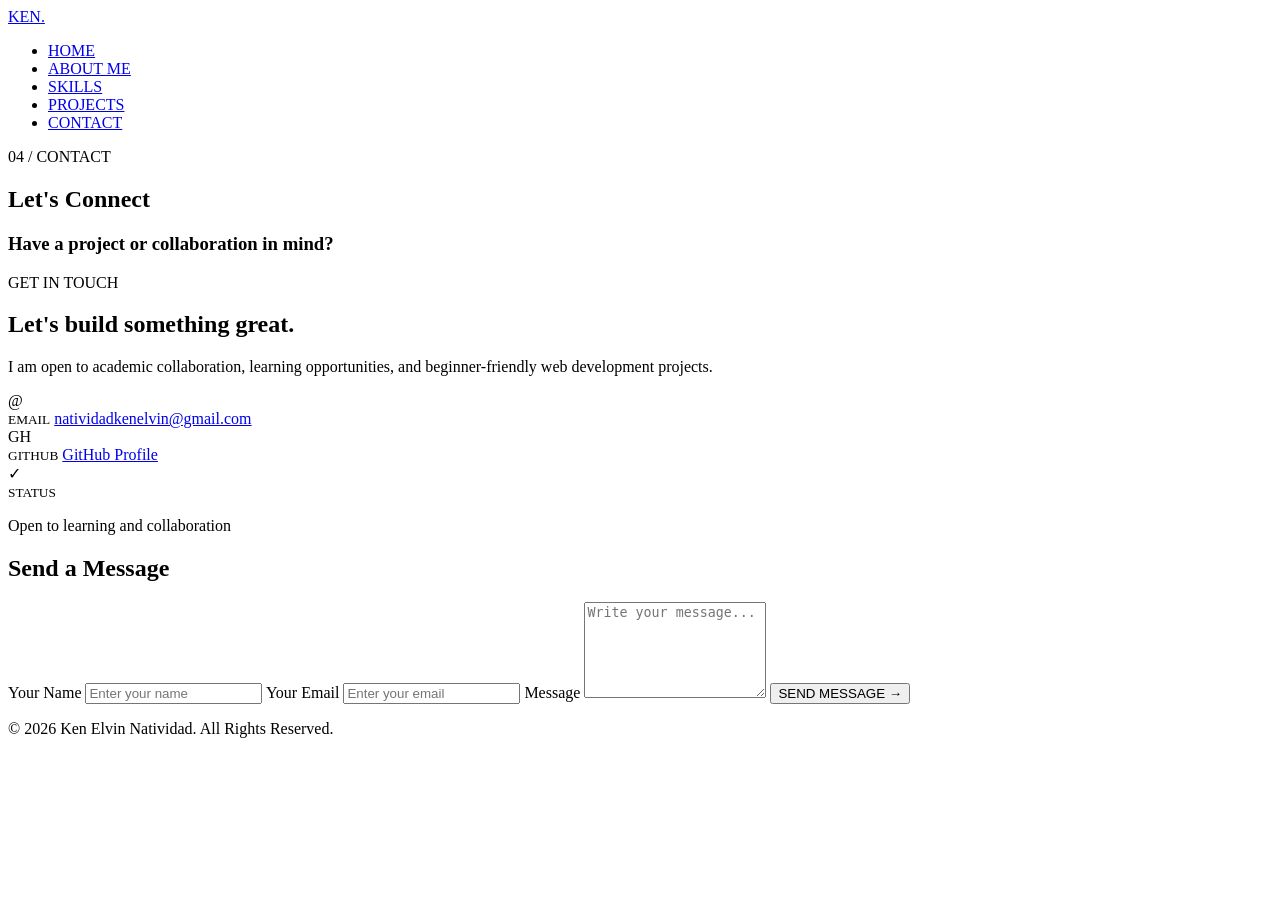
==== contact.html @ c385e826 "Add files via upload" ====
<!DOCTYPE html>
<html lang="en">
<head>
    <meta charset="UTF-8">
    <meta name="viewport" content="width=device-width, initial-scale=1.0">
    <title>Contact | Ken Elvin Natividad</title>
    <link rel="stylesheet" href="style.css">
</head>

<body>

<header>
    <nav>
        <a href="index.html" class="logo">KEN<span>.</span></a>

        <ul>
            <li><a href="index.html">HOME</a></li>
            <li><a href="about.html">ABOUT ME</a></li>
            <li><a href="skills.html">SKILLS</a></li>
            <li><a href="projects.html">PROJECTS</a></li>
            <li><a class="active" href="contact.html">CONTACT</a></li>
        </ul>
    </nav>
</header>

<main>

<section class="page-title">
    <p>04 / CONTACT</p>
    <h1>Let's <span>Connect</span></h1>
    <h3>Have a project or collaboration in mind?</h3>
</section>

<section class="contact-container">

    <div class="contact-info">

        <p class="welcome">GET IN TOUCH</p>

        <h2>
            Let's build something
            <span>great.</span>
        </h2>

        <p>
            I am open to academic collaboration, learning opportunities,
            and beginner-friendly web development projects.
        </p>

        <div class="contact-item">
            <div class="contact-icon">@</div>

            <div>
                <small>EMAIL</small>
                <a href="mailto:natividadkenelvin@gmail.com">
                    natividadkenelvin@gmail.com
                </a>
            </div>
        </div>

        <div class="contact-item">
            <div class="contact-icon">GH</div>

            <div>
                <small>GITHUB</small>
                <a href="https://github.com/"
                   target="_blank">
                    GitHub Profile
                </a>
            </div>
        </div>

        <div class="contact-item">
            <div class="contact-icon">✓</div>

            <div>
                <small>STATUS</small>
                <p>Open to learning and collaboration</p>
            </div>
        </div>

    </div>


    <form class="contact-form">

        <h2>Send a Message</h2>

        <label for="name">Your Name</label>
        <input
            type="text"
            id="name"
            placeholder="Enter your name"
            required
        >

        <label for="email">Your Email</label>
        <input
            type="email"
            id="email"
            placeholder="Enter your email"
            required
        >

        <label for="message">Message</label>
        <textarea
            id="message"
            rows="6"
            placeholder="Write your message..."
            required
        ></textarea>

        <button type="submit">
            SEND MESSAGE →
        </button>

    </form>

</section>

</main>

<footer>
    <p>© 2026 Ken Elvin Natividad. All Rights Reserved.</p>
</footer>

</body>
</html>
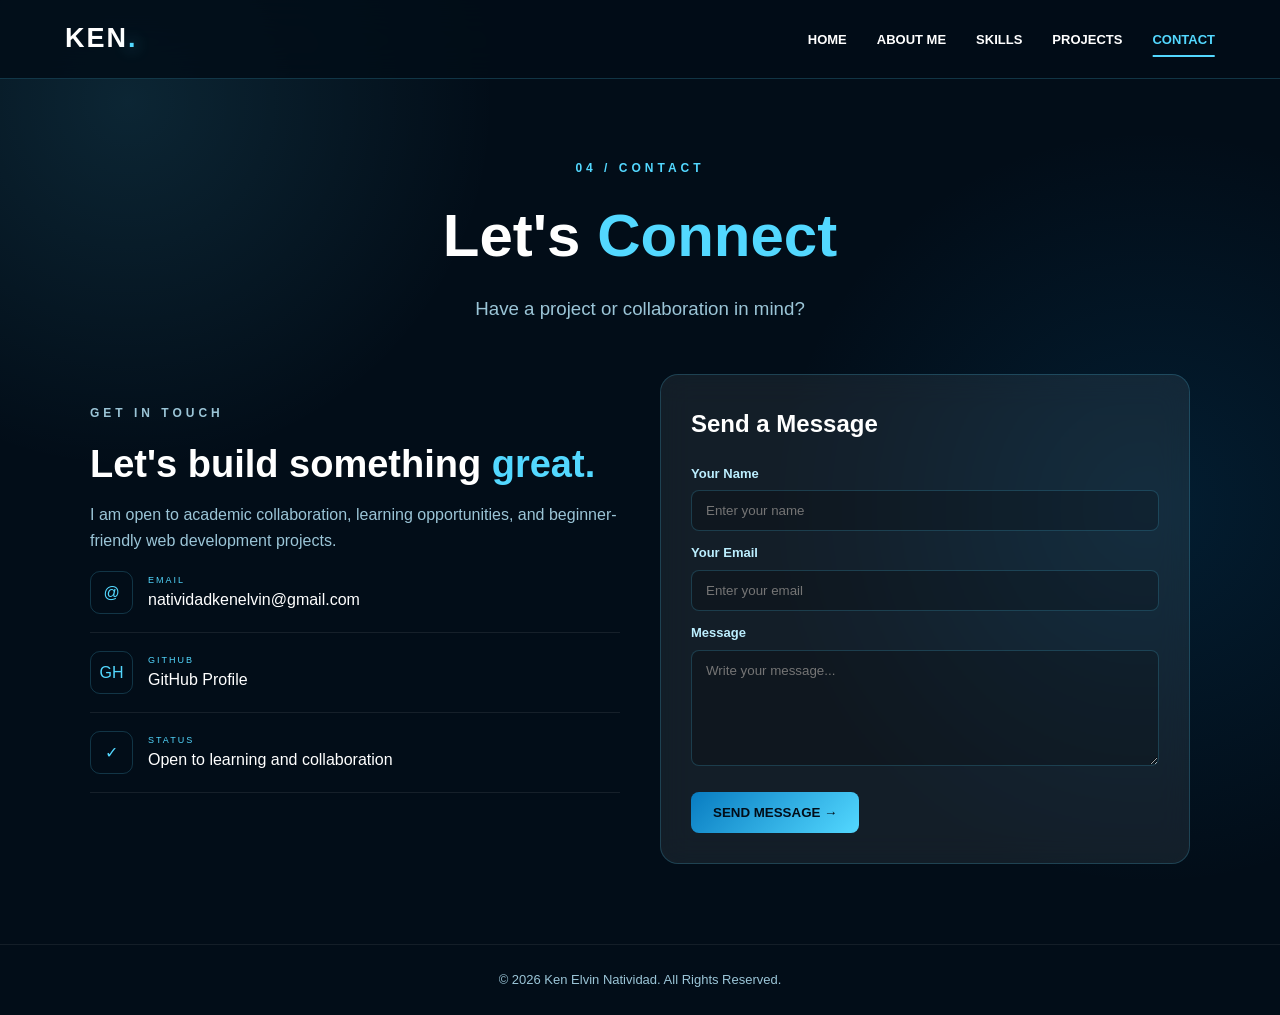
==== commit dc84b202: "Update contact.html" ====
--- a/contact.html
+++ b/contact.html
@@ -4,7 +4,7 @@
     <meta charset="UTF-8">
     <meta name="viewport" content="width=device-width, initial-scale=1.0">
     <title>Contact | Ken Elvin Natividad</title>
-    <link rel="stylesheet" href="style.css">
+    <link rel="stylesheet" href="css/style.css">
 </head>
 
 <body>
@@ -125,4 +125,4 @@
 </footer>
 
 </body>
-</html>+</html>
--- a/css/style.css
+++ b/css/style.css
@@ -0,0 +1,1113 @@
+:root {
+    --dark: #020d18;
+    --dark-blue: #062a4d;
+    --blue: #087cc1;
+    --sky: #53d8ff;
+    --light: #bcefff;
+    --white: #ffffff;
+    --gray: #9bc5d7;
+    --glass: rgba(255,255,255,0.07);
+    --border: rgba(83,216,255,0.20);
+}
+
+* {
+    margin: 0;
+    padding: 0;
+    box-sizing: border-box;
+}
+
+html {
+    scroll-behavior: smooth;
+}
+
+body {
+    font-family: Arial, Helvetica, sans-serif;
+    background:
+        radial-gradient(
+            circle at 10% 10%,
+            rgba(83,216,255,.12),
+            transparent 25%
+        ),
+        radial-gradient(
+            circle at 90% 50%,
+            rgba(8,124,193,.15),
+            transparent 30%
+        ),
+        var(--dark);
+
+    color: var(--white);
+    line-height: 1.6;
+    min-height: 100vh;
+}
+
+/* NAVIGATION */
+
+header {
+    position: sticky;
+    top: 0;
+    z-index: 1000;
+
+    background: rgba(2,13,24,.85);
+    backdrop-filter: blur(18px);
+
+    border-bottom: 1px solid var(--border);
+}
+
+nav {
+    width: 90%;
+    max-width: 1150px;
+    min-height: 78px;
+
+    margin: auto;
+
+    display: flex;
+    justify-content: space-between;
+    align-items: center;
+}
+
+.logo {
+    color: white;
+    text-decoration: none;
+
+    font-size: 27px;
+    font-weight: 900;
+    letter-spacing: 2px;
+}
+
+.logo span {
+    color: var(--sky);
+    text-shadow: 0 0 15px var(--sky);
+}
+
+nav ul {
+    list-style: none;
+
+    display: flex;
+    gap: 30px;
+}
+
+nav ul li a {
+    position: relative;
+
+    color: white;
+    text-decoration: none;
+
+    font-size: 13px;
+    font-weight: bold;
+
+    padding: 10px 0;
+
+    transition: .3s;
+}
+
+nav ul li a::after {
+    content: "";
+
+    position: absolute;
+    bottom: 0;
+    left: 50%;
+
+    width: 0;
+    height: 2px;
+
+    background: var(--sky);
+
+    transform: translateX(-50%);
+    transition: .3s;
+}
+
+nav ul li a:hover,
+nav ul li a.active {
+    color: var(--sky);
+}
+
+nav ul li a:hover::after,
+nav ul li a.active::after {
+    width: 100%;
+}
+
+/* HOME */
+
+.hero {
+    min-height: calc(100vh - 78px);
+
+    display: flex;
+    align-items: center;
+
+    padding: 70px 5%;
+}
+
+.hero {
+    background:
+        radial-gradient(
+            circle at 80% 40%,
+            rgba(83,216,255,.13),
+            transparent 30%
+        );
+}
+
+.hero-text {
+    width: 90%;
+    max-width: 1100px;
+    margin: auto;
+}
+
+.welcome {
+    color: var(--sky);
+
+    font-size: 12px;
+    font-weight: bold;
+
+    letter-spacing: 4px;
+
+    margin-bottom: 20px;
+}
+
+.hero h1 {
+    max-width: 900px;
+
+    font-size: clamp(42px, 7vw, 75px);
+    line-height: 1.05;
+
+    margin-bottom: 20px;
+}
+
+.hero h1 span {
+    background: linear-gradient(
+        90deg,
+        var(--sky),
+        var(--light),
+        white
+    );
+
+    -webkit-background-clip: text;
+    background-clip: text;
+
+    color: transparent;
+}
+
+.hero h2 {
+    color: var(--light);
+
+    font-size: 25px;
+
+    margin-bottom: 20px;
+}
+
+.description {
+    color: var(--gray);
+
+    max-width: 650px;
+
+    font-size: 17px;
+
+    margin-bottom: 30px;
+}
+
+.buttons {
+    display: flex;
+    gap: 13px;
+    flex-wrap: wrap;
+}
+
+.btn {
+    display: inline-block;
+
+    padding: 13px 23px;
+
+    border-radius: 8px;
+
+    text-decoration: none;
+
+    font-weight: bold;
+
+    transition: .3s;
+}
+
+.primary {
+    color: var(--dark);
+
+    background: linear-gradient(
+        135deg,
+        var(--blue),
+        var(--sky)
+    );
+}
+
+.primary:hover {
+    transform: translateY(-4px);
+    box-shadow: 0 10px 30px rgba(83,216,255,.25);
+}
+
+.secondary {
+    color: white;
+
+    border: 1px solid var(--border);
+    background: var(--glass);
+}
+
+.secondary:hover {
+    color: var(--sky);
+    border-color: var(--sky);
+}
+
+/* PROFILE CARD */
+
+.profile-card {
+    position: absolute;
+
+    right: 8%;
+    top: 32%;
+
+    width: 300px;
+    height: 360px;
+
+    border: 1px solid var(--border);
+
+    border-radius: 30px;
+
+    background: var(--glass);
+
+    backdrop-filter: blur(15px);
+
+    display: flex;
+    flex-direction: column;
+    align-items: center;
+    justify-content: center;
+
+    text-align: center;
+
+    box-shadow: 0 20px 60px rgba(0,0,0,.3);
+}
+
+.circle {
+    width: 130px;
+    height: 130px;
+
+    border-radius: 50%;
+
+    display: grid;
+    place-items: center;
+
+    font-size: 65px;
+    font-weight: bold;
+
+    background: linear-gradient(
+        145deg,
+        var(--dark-blue),
+        var(--blue)
+    );
+
+    border: 2px solid var(--sky);
+
+    box-shadow: 0 0 40px rgba(83,216,255,.25);
+}
+
+.profile-card h3 {
+    margin-top: 22px;
+    letter-spacing: 3px;
+}
+
+.profile-card p {
+    color: var(--sky);
+
+    font-size: 11px;
+    letter-spacing: 3px;
+}
+
+.profile-card small {
+    color: var(--gray);
+}
+
+.line {
+    width: 50px;
+    height: 2px;
+
+    background: var(--sky);
+
+    margin: 15px 0;
+}
+
+/* PAGE TITLE */
+
+.page-title {
+    text-align: center;
+
+    padding: 80px 20px 50px;
+}
+
+.page-title > p:first-child {
+    color: var(--sky);
+
+    font-size: 12px;
+    font-weight: bold;
+
+    letter-spacing: 4px;
+}
+
+.page-title h1 {
+    font-size: clamp(42px, 6vw, 60px);
+
+    margin: 10px 0;
+}
+
+.page-title h1 span {
+    color: var(--sky);
+}
+
+.page-title h3 {
+    color: var(--gray);
+    font-weight: normal;
+}
+
+/* CARDS */
+
+.cards {
+    width: 90%;
+    max-width: 1100px;
+
+    margin: auto auto 80px;
+
+    display: grid;
+
+    grid-template-columns: repeat(2, 1fr);
+
+    gap: 25px;
+}
+
+.card {
+    padding: 30px;
+
+    border: 1px solid var(--border);
+
+    border-radius: 18px;
+
+    background: var(--glass);
+
+    backdrop-filter: blur(15px);
+
+    transition: .3s;
+}
+
+.card:hover {
+    transform: translateY(-5px);
+    border-color: rgba(83,216,255,.5);
+}
+
+.card > span {
+    color: var(--sky);
+
+    font-weight: bold;
+
+    letter-spacing: 2px;
+}
+
+.card h2 {
+    margin: 10px 0 15px;
+}
+
+.card p {
+    color: var(--gray);
+}
+
+.tags {
+    display: flex;
+    flex-wrap: wrap;
+    gap: 8px;
+}
+
+.tags span {
+    color: var(--light);
+
+    padding: 7px 13px;
+
+    border: 1px solid var(--border);
+
+    border-radius: 20px;
+
+    font-size: 12px;
+}
+
+/* SKILLS */
+
+.skill-container {
+    width: 90%;
+    max-width: 1100px;
+
+    margin: auto auto 80px;
+
+    display: grid;
+
+    grid-template-columns: 1fr 1fr;
+
+    gap: 25px;
+}
+
+.skill-box {
+    padding: 30px;
+
+    border: 1px solid var(--border);
+
+    border-radius: 18px;
+
+    background: var(--glass);
+
+    backdrop-filter: blur(15px);
+}
+
+.skill-box h2 {
+    margin-bottom: 30px;
+}
+
+.skill {
+    margin-bottom: 23px;
+}
+
+.skill > div:first-child {
+    display: flex;
+    justify-content: space-between;
+
+    margin-bottom: 8px;
+}
+
+.skill > div:first-child span:last-child {
+    color: var(--sky);
+}
+
+.bar {
+    height: 7px;
+
+    background: rgba(255,255,255,.08);
+
+    border-radius: 20px;
+
+    overflow: hidden;
+}
+
+.bar div {
+    height: 100%;
+
+    background: linear-gradient(
+        90deg,
+        var(--blue),
+        var(--sky)
+    );
+
+    border-radius: 20px;
+}
+
+.soft-skills {
+    display: grid;
+
+    grid-template-columns: repeat(2, 1fr);
+
+    gap: 12px;
+}
+
+.soft-skills div {
+    padding: 17px;
+
+    border: 1px solid rgba(255,255,255,.08);
+
+    border-radius: 10px;
+
+    background: rgba(255,255,255,.025);
+}
+
+.soft-skills h3 {
+    font-size: 14px;
+}
+
+.soft-skills p {
+    color: var(--gray);
+
+    font-size: 12px;
+
+    margin-top: 5px;
+}
+
+/* PROJECTS */
+
+/* PROJECT SECTION */
+
+.projects {
+    width: 90%;
+    max-width: 1100px;
+
+    margin: 0 auto 80px;
+
+    display: grid;
+
+    grid-template-columns: repeat(3, 1fr);
+
+    gap: 25px;
+}
+
+
+/* PROJECT CARD */
+
+.project {
+    overflow: hidden;
+
+    border: 1px solid var(--border);
+
+    border-radius: 18px;
+
+    background: var(--glass);
+
+    backdrop-filter: blur(15px);
+
+    transition: 0.3s ease;
+
+    display: flex;
+    flex-direction: column;
+}
+
+.project:hover {
+    transform: translateY(-8px);
+
+    border-color: var(--sky);
+
+    box-shadow:
+        0 15px 40px rgba(83, 216, 255, 0.15);
+}
+
+
+/* IMAGE BOX */
+
+.project-image {
+    width: 100%;
+
+    height: 240px;
+
+    background: #061a2d;
+
+    display: flex;
+
+    align-items: center;
+
+    justify-content: center;
+
+    padding: 10px;
+
+    overflow: hidden;
+}
+
+
+/* FULL IMAGE */
+
+.project-image img {
+    width: 100%;
+
+    height: 100%;
+
+    object-fit: contain;
+
+    display: block;
+
+    border-radius: 10px;
+
+    transition: transform 0.4s ease;
+}
+
+
+/* IMAGE HOVER */
+
+.project:hover .project-image img {
+    transform: scale(1.03);
+}
+
+
+/* PROJECT INFORMATION */
+
+.project-content {
+    padding: 25px;
+
+    flex: 1;
+
+    display: flex;
+
+    flex-direction: column;
+}
+
+
+/* PROJECT NUMBER / CATEGORY */
+
+.project-content small {
+    color: var(--sky);
+
+    font-size: 10px;
+
+    font-weight: bold;
+
+    letter-spacing: 2px;
+}
+
+
+/* PROJECT TITLE */
+
+.project-content h2 {
+    margin: 10px 0 12px;
+
+    font-size: 21px;
+
+    color: white;
+}
+
+
+/* DESCRIPTION */
+
+.project-content p {
+    color: var(--gray);
+
+    font-size: 13px;
+
+    line-height: 1.7;
+
+    margin-bottom: 9px;
+}
+
+
+/* BRIEF DESCRIPTION */
+
+.project-content .brief-description {
+    color: #c5e5ef;
+
+    margin-bottom: 15px;
+}
+
+
+/* TECHNOLOGIES */
+
+.project-content strong {
+    color: white;
+}
+
+/* CONTACT */
+
+.contact-container {
+    width: 90%;
+    max-width: 1100px;
+
+    margin: auto auto 80px;
+
+    display: grid;
+
+    grid-template-columns: 1fr 1fr;
+
+    gap: 40px;
+}
+
+.contact-info {
+    padding: 30px 0;
+}
+
+.contact-info h2 {
+    font-size: 38px;
+
+    line-height: 1.15;
+
+    margin: 15px 0;
+}
+
+.contact-info h2 span {
+    color: var(--sky);
+}
+
+.contact-info > p {
+    color: var(--gray);
+}
+
+.contact-item {
+    display: flex;
+
+    align-items: center;
+
+    gap: 15px;
+
+    padding: 18px 0;
+
+    border-bottom: 1px solid rgba(255,255,255,.08);
+}
+
+.contact-icon {
+    width: 43px;
+    height: 43px;
+
+    display: grid;
+    place-items: center;
+
+    color: var(--sky);
+
+    border: 1px solid var(--border);
+
+    border-radius: 10px;
+}
+
+.contact-item small {
+    display: block;
+
+    color: var(--sky);
+
+    font-size: 9px;
+
+    letter-spacing: 2px;
+}
+
+.contact-item a,
+.contact-item p {
+    color: white;
+
+    text-decoration: none;
+
+    margin: 0;
+}
+
+.contact-item a:hover {
+    color: var(--sky);
+}
+
+.contact-form {
+    padding: 30px;
+
+    border: 1px solid var(--border);
+
+    border-radius: 18px;
+
+    background: var(--glass);
+
+    backdrop-filter: blur(15px);
+}
+
+.contact-form h2 {
+    margin-bottom: 20px;
+}
+
+.contact-form label {
+    display: block;
+
+    color: var(--light);
+
+    font-size: 13px;
+    font-weight: bold;
+
+    margin: 12px 0 6px;
+}
+
+.contact-form input,
+.contact-form textarea {
+    width: 100%;
+
+    padding: 12px 14px;
+
+    border: 1px solid var(--border);
+
+    border-radius: 8px;
+
+    background: rgba(0,0,0,.2);
+
+    color: white;
+
+    font-family: inherit;
+}
+
+.contact-form input:focus,
+.contact-form textarea:focus {
+    outline: 2px solid var(--sky);
+}
+
+.contact-form button {
+    margin-top: 18px;
+
+    padding: 13px 22px;
+
+    border: none;
+
+    border-radius: 8px;
+
+    background: linear-gradient(
+        135deg,
+        var(--blue),
+        var(--sky)
+    );
+
+    color: var(--dark);
+
+    font-weight: bold;
+
+    cursor: pointer;
+
+    transition: .3s;
+}
+
+.contact-form button:hover {
+    transform: translateY(-3px);
+}
+
+/* FOOTER */
+
+footer {
+    text-align: center;
+
+    padding: 25px;
+
+    border-top: 1px solid rgba(255,255,255,.07);
+
+    color: var(--gray);
+
+    font-size: 13px;
+}
+
+/* RESPONSIVE */
+
+@media (max-width: 900px) {
+
+    .profile-card {
+        position: static;
+
+        margin: 50px auto 0;
+    }
+
+    .hero {
+        display: block;
+        text-align: center;
+    }
+
+    .hero-text {
+        width: 100%;
+    }
+
+    .description {
+        margin-left: auto;
+        margin-right: auto;
+    }
+
+    .buttons {
+        justify-content: center;
+    }
+
+    .hero {
+        min-height: auto;
+    }
+
+    .cards,
+    .skill-container,
+    .projects,
+    .contact-container {
+        grid-template-columns: 1fr;
+    }
+}
+
+@media (max-width: 600px) {
+
+    nav {
+        min-height: 70px;
+    }
+
+    nav ul {
+        gap: 12px;
+        flex-wrap: wrap;
+        justify-content: center;
+    }
+
+    nav ul li a {
+        font-size: 10px;
+    }
+
+    .hero h1 {
+        font-size: 42px;
+    }
+
+    .hero h2 {
+        font-size: 20px;
+    }
+
+    .profile-card {
+        width: 100%;
+        max-width: 300px;
+    }
+
+    .soft-skills {
+        grid-template-columns: 1fr;
+    }
+
+    .buttons {
+        flex-direction: column;
+    }
+
+    .btn {
+        text-align: center;
+    }
+}
+@media (max-width: 950px) {
+
+    .projects {
+        grid-template-columns: 1fr 1fr;
+    }
+
+}
+
+
+@media (max-width: 650px) {
+
+    .projects {
+        grid-template-columns: 1fr;
+    }
+
+    .project-image {
+        height: 260px;
+    }
+
+}
+/* ABOUT ME */
+
+.about-container {
+    width: 90%;
+    max-width: 1100px;
+
+    margin: 0 auto 60px;
+
+    display: grid;
+
+    grid-template-columns: 380px 1fr;
+
+    gap: 60px;
+
+    align-items: center;
+}
+
+
+/* PROFILE PHOTO */
+
+.about-photo {
+    width: 100%;
+    height: 460px;
+
+    padding: 10px;
+
+    border-radius: 25px;
+
+    background: linear-gradient(
+        135deg,
+        var(--blue),
+        var(--sky),
+        white
+    );
+
+    box-shadow:
+        0 20px 60px rgba(83, 216, 255, 0.15);
+}
+
+
+.about-photo img {
+    width: 100%;
+    height: 100%;
+
+    object-fit: cover;
+
+    display: block;
+
+    border-radius: 18px;
+
+    background: var(--dark-blue);
+}
+
+
+/* ABOUT TEXT */
+
+.about-content h2 {
+    font-size: 38px;
+
+    line-height: 1.2;
+
+    margin: 10px 0 20px;
+}
+
+
+.about-content h2 span {
+    color: var(--sky);
+}
+
+
+.about-content > p:not(.welcome) {
+    color: var(--gray);
+
+    margin-bottom: 15px;
+
+    line-height: 1.8;
+}
+
+
+/* ABOUT DETAILS */
+
+.about-details {
+    display: grid;
+
+    grid-template-columns: 1fr 1fr;
+
+    gap: 15px;
+
+    margin-top: 25px;
+}
+
+
+.about-details div {
+    padding: 15px;
+
+    border: 1px solid var(--border);
+
+    border-radius: 10px;
+
+    background: rgba(255,255,255,.04);
+}
+
+
+.about-details small {
+    color: var(--sky);
+
+    font-size: 9px;
+
+    font-weight: bold;
+
+    letter-spacing: 2px;
+}
+
+
+.about-details p {
+    color: white;
+
+    font-size: 13px;
+
+    margin-top: 5px;
+}
+
+
+/* MOBILE */
+
+@media (max-width: 850px) {
+
+    .about-container {
+        grid-template-columns: 1fr;
+
+        gap: 35px;
+
+        max-width: 600px;
+    }
+
+    .about-photo {
+        width: 280px;
+        height: 350px;
+
+        margin: auto;
+    }
+
+}
+
+
+@media (max-width: 500px) {
+
+    .about-details {
+        grid-template-columns: 1fr;
+    }
+
+}
